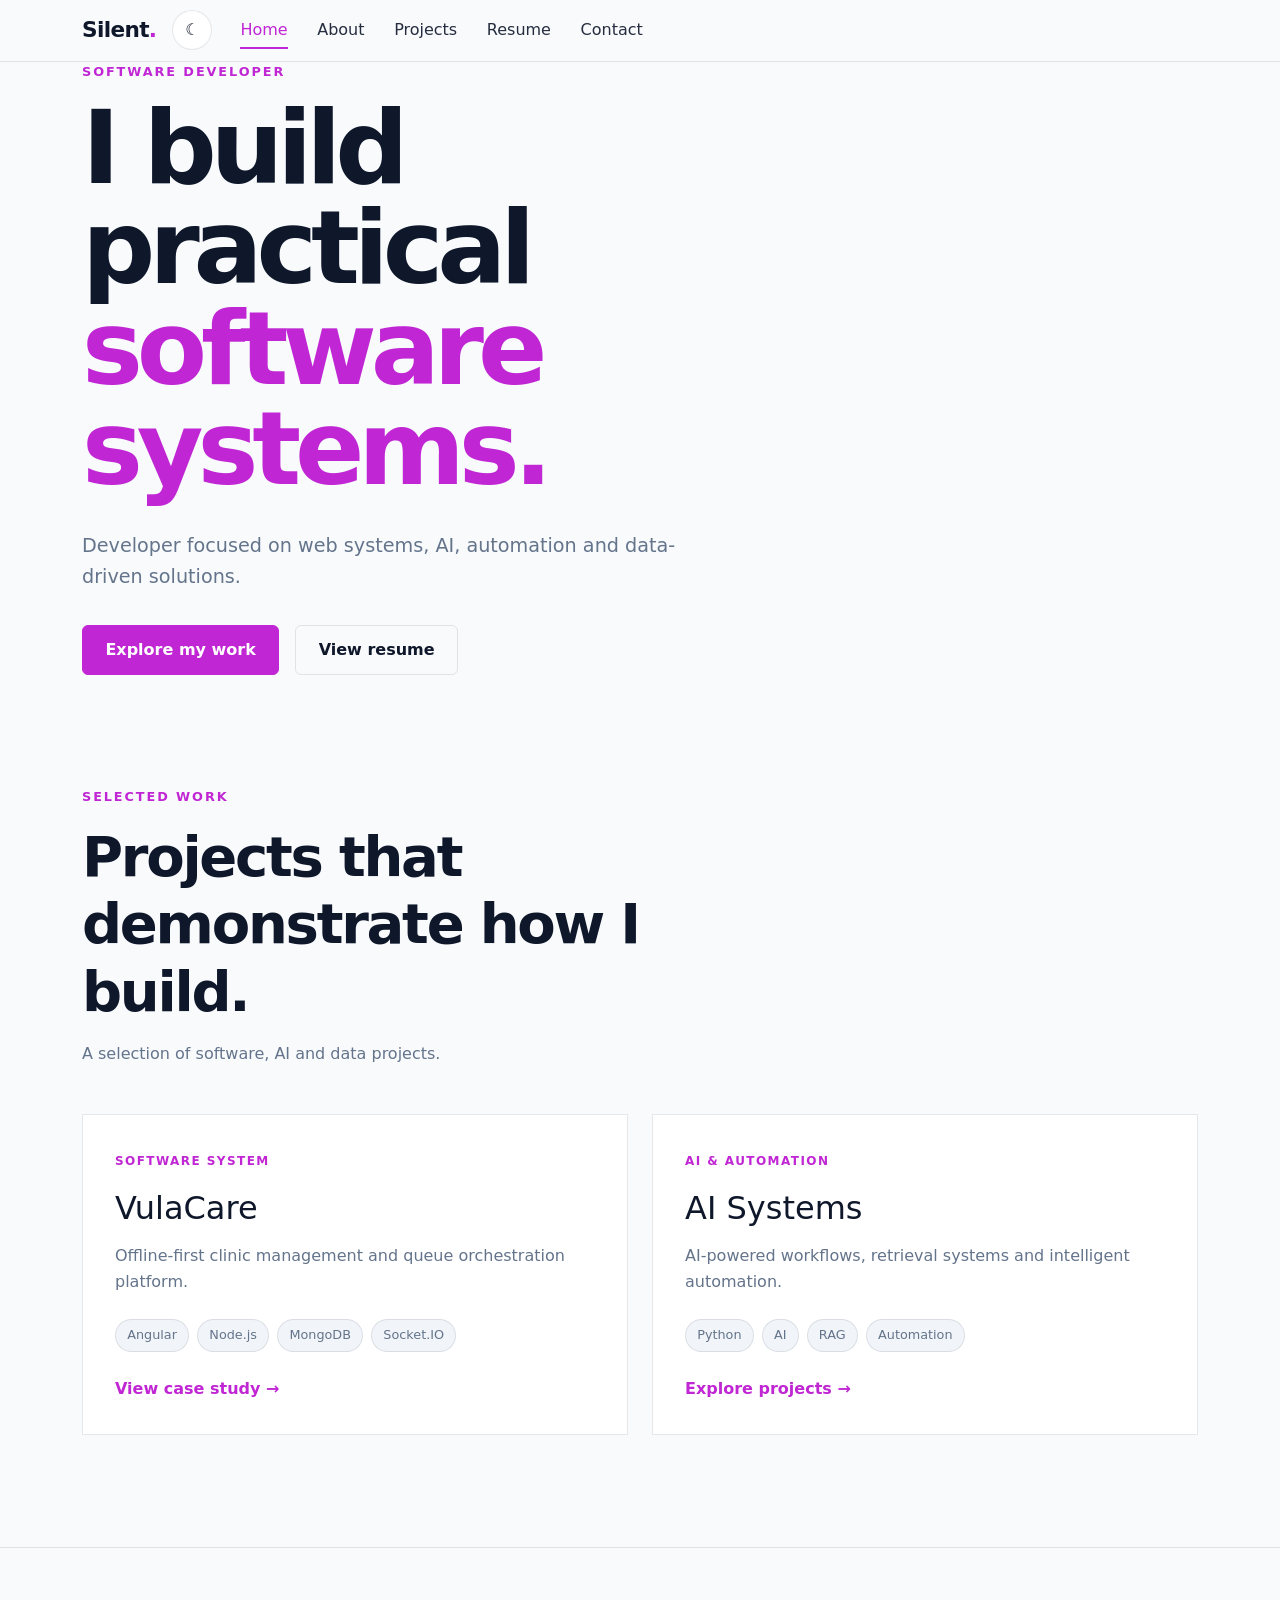
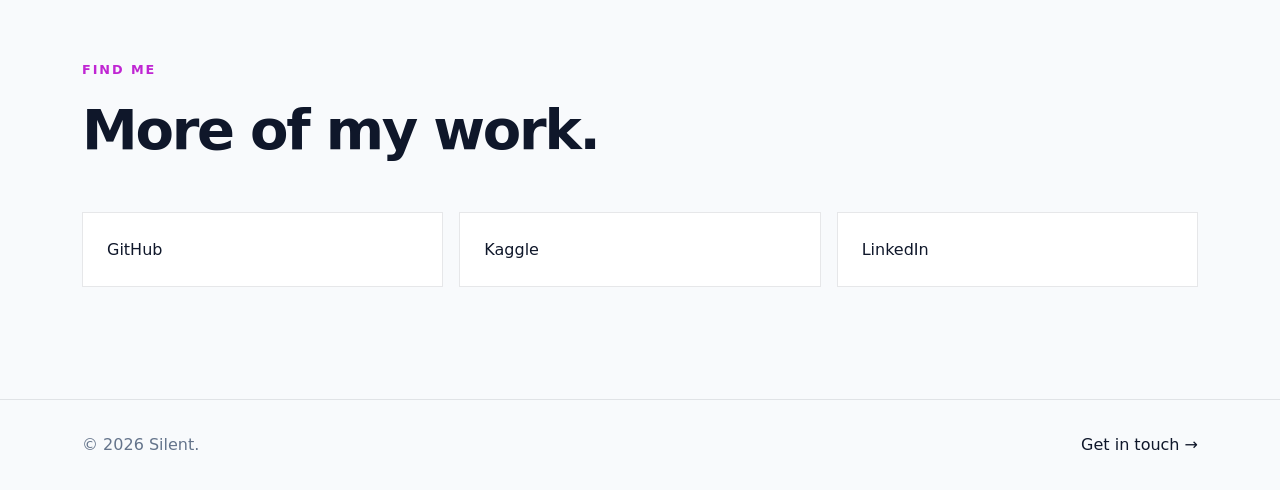
==== index.html @ b36b8833 "Initial commit from Acode" ====
<!doctype html>
<html lang="en">
  <head>
    <meta charset="UTF-8" />

    <meta name="viewport" content="width=device-width, initial-scale=1" />

    <meta
      name="description"
      content="Silent — Software Developer building practical software systems, AI solutions and data-driven applications."
    />

    <meta name="author" content="Silent" />

    <title>Silent | Software Developer</title>

    <!-- Bootstrap 5.3.8 -->
    <link
      href="https://cdn.jsdelivr.net/npm/bootstrap@5.3.8/dist/css/bootstrap.min.css"
      rel="stylesheet"
    />

    <!-- Custom CSS -->
    <link rel="stylesheet" href="css/main.css" />

    <link rel="stylesheet" href="css/responsive.css" />
  </head>

  <body>
    <!-- Navigation -->
    <nav class="navbar navbar-expand-lg sticky-top portfolio-navbar">
      <div class="container">
        <a class="navbar-brand" href="index.html">
          Silent<span class="brand-accent">.</span>
        </a>
        <button
          id="themeToggle"
          class="theme-toggle align-items-"
          type="button"
          aria-label="Switch theme"
        >
          <span id="themeIcon">☀</span>
        </button>
        <button
          class="navbar-toggler"
          type="button"
          data-bs-toggle="collapse"
          data-bs-target="#portfolioNavigation"
          aria-controls="portfolioNavigation"
          aria-expanded="false"
          aria-label="Toggle navigation"
        >
          <span class="navbar-toggler-icon"></span>
        </button>

        <div class="collapse navbar-collapse" id="portfolioNavigation">
          <ul class="navbar-nav me-auto mb-2 mb-lg-0">
            <li class="nav-item">
              <a class="nav-link" href="index.html"> Home </a>
            </li>

            <li class="nav-item">
              <a class="nav-link" href="about.html"> About </a>
            </li>

            <li class="nav-item">
              <a class="nav-link" href="projects.html"> Projects </a>
            </li>

            <li class="nav-item">
              <a class="nav-link" href="resume.html"> Resume </a>
            </li>

            <li class="nav-item">
              <a class="nav-link" href="contact.html"> Contact </a>
            </li>
          </ul>
        </div>
      </div>
    </nav>

    <!-- Hero -->
    <main>
      <section class="hero-section" id="hero">
        <div class="container">
          <div class="row align-items-center min-vh-75">
            <div class="col-lg-8">
              <p class="hero-eyebrow">SOFTWARE DEVELOPER</p>

              <h1 class="hero-title">
                I build practical
                <span class="text-accent"> software systems. </span>
              </h1>

              <p class="hero-description">
                Developer focused on web systems, AI, automation and data-driven
                solutions.
              </p>

              <div class="hero-actions">
                <a href="projects.html" class="btn btn-primary-custom">
                  Explore my work
                </a>

                <a href="resume.html" class="btn btn-outline-custom">
                  View resume
                </a>
              </div>
            </div>
          </div>
        </div>
      </section>

      <!-- Featured Work -->
      <section class="section-padding" id="featured-work">
        <div class="container">
          <div class="section-heading">
            <p class="section-eyebrow">SELECTED WORK</p>

            <h2>Projects that demonstrate how I build.</h2>

            <p>A selection of software, AI and data projects.</p>
          </div>

          <div class="row g-4">
            <!-- VulaCare -->
            <div class="col-lg-6">
              <article class="project-card">
                <div class="project-card-body">
                  <span class="project-category"> SOFTWARE SYSTEM </span>

                  <h3>VulaCare</h3>

                  <p>
                    Offline-first clinic management and queue orchestration
                    platform.
                  </p>

                  <div class="project-technologies">
                    <span>Angular</span>
                    <span>Node.js</span>
                    <span>MongoDB</span>
                    <span>Socket.IO</span>
                  </div>

                  <a href="projects.html" class="project-link">
                    View case study →
                  </a>
                </div>
              </article>
            </div>

            <!-- AI -->
            <div class="col-lg-6">
              <article class="project-card">
                <div class="project-card-body">
                  <span class="project-category"> AI & AUTOMATION </span>

                  <h3>AI Systems</h3>

                  <p>
                    AI-powered workflows, retrieval systems and intelligent
                    automation.
                  </p>

                  <div class="project-technologies">
                    <span>Python</span>
                    <span>AI</span>
                    <span>RAG</span>
                    <span>Automation</span>
                  </div>

                  <a href="projects.html" class="project-link">
                    Explore projects →
                  </a>
                </div>
              </article>
            </div>
          </div>
        </div>
      </section>

      <!-- Developer Profiles -->
      <section class="section-padding profiles-section" id="profiles">
        <div class="container">
          <div class="section-heading">
            <p class="section-eyebrow">FIND ME</p>

            <h2>More of my work.</h2>
          </div>

          <div class="row g-3">
            <div class="col-md-4">
              <a
                href="#"
                class="profile-link"
                target="_blank"
                rel="noopener noreferrer"
              >
                GitHub
              </a>
            </div>

            <div class="col-md-4">
              <a
                href="#"
                class="profile-link"
                target="_blank"
                rel="noopener noreferrer"
              >
                Kaggle
              </a>
            </div>

            <div class="col-md-4">
              <a
                href="#"
                class="profile-link"
                target="_blank"
                rel="noopener noreferrer"
              >
                LinkedIn
              </a>
            </div>
          </div>
        </div>
      </section>
    </main>

    <!-- Footer -->
    <footer class="site-footer">
      <div class="container">
        <div class="row align-items-center">
          <div class="col-md-6">
            <p class="mb-0">© <span id="current-year"></span> Silent.</p>
          </div>

          <div class="col-md-6 text-md-end">
            <a href="contact.html"> Get in touch → </a>
          </div>
        </div>
      </div>
    </footer>

    <!-- Bootstrap JavaScript -->
    <script src="https://cdn.jsdelivr.net/npm/bootstrap@5.3.8/dist/js/bootstrap.bundle.min.js"></script>

    <!-- Custom JavaScript -->
    <script src="js/main.js"></script>
  </body>
</html>
---- css/main.css ----
:root {
    --color-background: #0b0f19;
    --color-surface: #111827;
    --color-surface-light: #182235;

    --color-text: #f8fafc;
    --color-text-muted: #94a3b8;

    --color-accent: #d946ef;
    --color-accent-hover: #e879f9;

    --color-border: rgba(255, 255, 255, 0.08);

    --nav-background: rgba(11, 15, 25, 0.92);

    --transition-fast: 180ms ease;
    --transition-medium: 280ms ease;
}


/* =========================
   Light Theme
========================= */

[data-theme="light"] {
    --color-background: #f8fafc;
    --color-surface: #ffffff;
    --color-surface-light: #f1f5f9;

    --color-text: #0f172a;
    --color-text-muted: #64748b;

    --color-accent: #c026d3;
    --color-accent-hover: #a21caf;

    --color-border: rgba(15, 23, 42, 0.1);

    --nav-background: rgba(248, 250, 252, 0.92);
}


/* =========================
   Base
========================= */

html {
    scroll-behavior: smooth;
}

body {
    background: var(--color-background);
    color: var(--color-text);

    font-family:
        Inter,
        system-ui,
        -apple-system,
        BlinkMacSystemFont,
        "Segoe UI",
        sans-serif;

    line-height: 1.6;
}

a {
    color: inherit;
    text-decoration: none;
}

a:hover {
    color: inherit;
}


/* =========================
   Navigation
========================= */

.portfolio-navbar {
    background: var(--nav-background);
    border-bottom: 1px solid var(--color-border);

    backdrop-filter: blur(12px);
    -webkit-backdrop-filter: blur(12px);

    transition:
        background var(--transition-medium),
        border-color var(--transition-medium);
}

.navbar-brand {
    color: var(--color-text);
    font-size: 1.35rem;
    font-weight: 700;
    letter-spacing: -0.03em;
}

.navbar-brand:hover {
    color: var(--color-text);
}

.brand-accent {
    color: var(--color-accent);
}

.navbar-nav {
    gap: 0.35rem;
}

.nav-link {
    position: relative;

    color: var(--color-text) !important;
    opacity: 0.9;

    margin-left: 0;
    padding: 0.5rem 0.75rem !important;

    transition:
        color var(--transition-fast),
        opacity var(--transition-fast),
        transform var(--transition-fast);
}

.nav-link::after {
    content: "";

    position: absolute;
    left: 0.75rem;
    right: 0.75rem;
    bottom: 0.15rem;

    height: 2px;

    background: var(--color-accent);

    transform: scaleX(0);
    transform-origin: left;

    transition:
        transform var(--transition-fast);
}

.nav-link:hover,
.nav-link:focus {
    color: var(--color-accent) !important;
    opacity: 1;
    transform: translateX(2px);
}

.nav-link:hover::after,
.nav-link.active::after {
    transform: scaleX(1);
}

.nav-link.active {
    color: var(--color-accent) !important;
    opacity: 1;
}


/* =========================
   Mobile Navigation
========================= */

.navbar-collapse {
    background: var(--nav-background);
    border-radius: 0.75rem;
}

@media (max-width: 991.98px) {

    .navbar-collapse {
        margin-top: 1rem;
        padding: 0.5rem;

        border: 1px solid var(--color-border);
    }

    .navbar-collapse .nav-link {
        display: block;

        padding: 0.8rem 1rem !important;

        border-radius: 0.5rem;
    }

    .navbar-collapse .nav-link:hover,
    .navbar-collapse .nav-link:focus,
    .navbar-collapse .nav-link.active {
        background: var(--color-surface-light);
    }
}


/* =========================
   Navbar Toggler
========================= */

.navbar-toggler {
    border: 1px solid var(--color-border);
    color: var(--color-text);

    transition:
        border-color var(--transition-fast),
        background var(--transition-fast);
}

.navbar-toggler:hover,
.navbar-toggler:focus {
    border-color: var(--color-accent);
    background: var(--color-surface-light);
}

.navbar-toggler:focus {
    box-shadow: none;
}

/* Make Bootstrap's hamburger icon visible in dark theme */

.navbar-toggler-icon {
    filter: brightness(0) invert(1);
}

/* Keep the icon appropriate for light theme */

[data-theme="light"] .navbar-toggler-icon {
    filter: none;
}

/* =========================
   Theme Toggle
========================= */

.theme-toggle {
    width: 40px;
    height: 40px;

    display: inline-flex;
    align-items: center;
    justify-content: center;
    
    margin-right: 1rem;

    border: 1px solid var(--color-border);
    border-radius: 50%;

    background: var(--color-surface);
    color: var(--color-text);

    cursor: pointer;

    transition:
        transform var(--transition-fast),
        border-color var(--transition-fast),
        background var(--transition-fast);
}

.theme-toggle:hover {
    transform: rotate(12deg) scale(1.05);
    border-color: var(--color-accent);
}

.theme-toggle:focus-visible {
    outline: 2px solid var(--color-accent);
    outline-offset: 3px;
}


/* =========================
   Hero
========================= */

.hero-section {
    

    display: flex;
    align-items: center;
}

.min-vh-75 {
    min-height: fit-content;
}

.hero-eyebrow,
.section-eyebrow {
    color: var(--color-accent);

    font-size: 0.8rem;
    font-weight: 700;
    letter-spacing: 0.15em;

    margin-bottom: 1rem;
}

.hero-title {
    max-width: 900px;

    font-size: clamp(3rem, 8vw, 6.5rem);
    font-weight: 700;

    letter-spacing: -0.06em;
    line-height: 0.98;

    margin-bottom: 2rem;
}

.text-accent {
    color: var(--color-accent);
}

.hero-description {
    max-width: 650px;

    color: var(--color-text-muted);

    font-size: 1.2rem;

    margin-bottom: 2rem;
}

.hero-actions {
    display: flex;
    flex-wrap: wrap;
    gap: 1rem;
}


/* =========================
   Buttons
========================= */

.btn-primary-custom {
    background: var(--color-accent);
    border: 1px solid var(--color-accent);

    color: #ffffff;

    padding: 0.75rem 1.4rem;

    font-weight: 600;
}

.btn-primary-custom:hover {
    background: var(--color-accent-hover);
    border-color: var(--color-accent-hover);

    color: #ffffff;
}

.btn-outline-custom {
    border: 1px solid var(--color-border);

    color: var(--color-text);

    padding: 0.75rem 1.4rem;

    font-weight: 600;
}

.btn-outline-custom:hover {
    background: var(--color-surface);
    border-color: var(--color-accent);

    color: var(--color-text);
}


/* =========================
   Sections
========================= */

.section-padding {
    padding: 7rem 0;
}

.section-heading {
    max-width: 700px;
    margin-bottom: 3rem;
}

.section-heading h2 {
    font-size: clamp(2rem, 5vw, 3.5rem);
    font-weight: 700;

    letter-spacing: -0.04em;

    margin-bottom: 1rem;
}

.section-heading p:not(.section-eyebrow) {
    color: var(--color-text-muted);
}


/* =========================
   Project Cards
========================= */

.project-card {
    height: 100%;

    background: var(--color-surface);

    border: 1px solid var(--color-border);

    transition:
        transform var(--transition-fast),
        border-color var(--transition-fast);
}

.project-card:hover {
    transform: translateY(-6px);

    border-color: rgba(217, 70, 239, 0.45);
}

.project-card-body {
    padding: 2rem;
}

.project-category {
    color: var(--color-accent);

    font-size: 0.75rem;
    font-weight: 700;

    letter-spacing: 0.12em;
}

.project-card h3 {
    font-size: 2rem;

    margin: 1rem 0;
}

.project-card p {
    color: var(--color-text-muted);
}

.project-technologies {
    display: flex;
    flex-wrap: wrap;
    gap: 0.5rem;

    margin: 1.5rem 0;
}

.project-technologies span {
    background: var(--color-surface-light);

    border: 1px solid var(--color-border);
    border-radius: 999px;

    color: var(--color-text-muted);

    font-size: 0.8rem;

    padding: 0.35rem 0.7rem;
}

.project-link {
    color: var(--color-accent);
    font-weight: 600;
}

.project-link:hover {
    color: var(--color-accent-hover);
}


/* =========================
   Profiles
========================= */

.profiles-section {
    border-top: 1px solid var(--color-border);
}

.profile-link {
    display: block;

    background: var(--color-surface);

    border: 1px solid var(--color-border);

    padding: 1.5rem;

    transition:
        background var(--transition-fast),
        border-color var(--transition-fast);
}

.profile-link:hover {
    background: var(--color-surface-light);
    border-color: var(--color-accent);
}


/* =========================
   Footer
========================= */

.site-footer {
    border-top: 1px solid var(--color-border);

    color: var(--color-text-muted);

    padding: 2rem 0;
}

.site-footer a {
    color: var(--color-text);
}

.site-footer a:hover {
    color: var(--color-accent);
}
---- css/responsive.css ----
/* ========================================
   RESPONSIVE LAYOUT
   ======================================== */

/* ----------------------------------------
   Large Tablets / Small Desktops
   ---------------------------------------- */

@media (max-width: 991.98px) {

    .hero-section {
        padding-top: 5rem;
        padding-bottom: 5rem;
    }

    .section {
        padding-top: 4.5rem;
        padding-bottom: 4.5rem;
    }

    .featured-project {
        padding: 2.5rem;
    }

    .project-visual {
        min-height: 280px;
    }

    .education-cta,
    .contact-cta {
        padding: 2.5rem;
    }

    .navbar-collapse {
        margin-top: 1rem;
        padding: 1rem 0;
    }

    .navbar-nav {
        gap: 0.25rem;
    }

    .nav-link {
        padding: 0.75rem 0 !important;
    }
}


/* ----------------------------------------
   Tablets
   ---------------------------------------- */

@media (max-width: 767.98px) {

    body {
        font-size: 0.95rem;
    }

    .hero-section {
        min-height: auto;
        padding-top: 4rem;
        padding-bottom: 4rem;
    }

    .hero-title {
        font-size: clamp(2.4rem, 10vw, 4rem);
    }

    .hero-description {
        max-width: 100%;
        font-size: 1rem;
    }

    .section {
        padding-top: 4rem;
        padding-bottom: 4rem;
    }

    .section-title {
        font-size: 2rem;
    }

    .featured-project {
        padding: 2rem;
    }

    .project-visual {
        min-height: 240px;
        margin-top: 1rem;
    }

    .project-actions {
        align-items: flex-start;
        flex-direction: column;
        gap: 1rem;
    }

    .project-card {
        padding: 1.75rem;
    }

    .project-card-header {
        align-items: flex-start;
        flex-direction: column;
    }

    .education-timeline {
        margin-left: 0.25rem;
        padding-left: 2rem;
    }

    .education-marker {
        left: -2.55rem;
    }

    .education-entry {
        padding-bottom: 3rem;
    }

    .education-cta,
    .contact-cta {
        padding: 2rem;
    }

    .contact-status-card {
        padding: 1.5rem;
    }

    .contact-card {
        padding: 1.75rem;
    }

    .footer {
        text-align: center;
    }
}


/* ----------------------------------------
   Mobile
   ---------------------------------------- */

@media (max-width: 575.98px) {

    .container {
        width: 100%;
        padding-right: 1.25rem;
        padding-left: 1.25rem;
    }

    .hero-section {
        padding-top: 3rem;
        padding-bottom: 3.5rem;
    }

    .hero-title {
        font-size: clamp(2.2rem, 12vw, 3.2rem);
        line-height: 1.1;
    }

    .hero-description {
        font-size: 0.95rem;
        line-height: 1.7;
    }

    .section {
        padding-top: 3.5rem;
        padding-bottom: 3.5rem;
    }

    .section-title {
        font-size: 1.8rem;
    }

    .section-description {
        font-size: 0.95rem;
    }

    .featured-project {
        padding: 1.5rem;
        border-radius: 1rem;
    }

    .project-title {
        font-size: 1.8rem;
    }

    .project-visual {
        min-height: 210px;
        padding: 1.5rem;
    }

    .visual-symbol {
        width: 70px;
        height: 70px;
        margin-bottom: 1rem;
    }

    .project-card {
        padding: 1.5rem;
    }

    .project-card h3 {
        font-size: 1.15rem;
    }

    .education-timeline {
        margin-left: 0;
        padding-left: 1.5rem;
    }

    .education-marker {
        left: -2rem;
        width: 1.75rem;
        height: 1.75rem;
    }

    .education-content h3 {
        font-size: 1.2rem;
    }

    .education-tags {
        gap: 0.5rem;
    }

    .learning-item {
        align-items: flex-start;
    }

    .certification-placeholder {
        padding: 1.5rem;
    }

    .education-cta,
    .contact-cta {
        padding: 1.5rem;
        border-radius: 1rem;
    }

    .contact-card {
        padding: 1.5rem;
    }

    .contact-icon {
        width: 3rem;
        height: 3rem;
    }

    .contact-status-card {
        gap: 0.75rem;
        padding: 1.5rem;
    }

    .btn {
        width: 100%;
    }

    .project-actions .btn {
        width: auto;
    }
}


/* ----------------------------------------
   Very Small Screens
   ---------------------------------------- */

@media (max-width: 374.98px) {

    .container {
        padding-right: 1rem;
        padding-left: 1rem;
    }

    .hero-title {
        font-size: 2rem;
    }

    .section-title {
        font-size: 1.6rem;
    }

    .featured-project,
    .project-card,
    .contact-card,
    .education-cta,
    .contact-cta {
        padding: 1.25rem;
    }

    .project-visual {
        min-height: 190px;
    }
}


/* ----------------------------------------
   Reduced Motion
   ---------------------------------------- */

@media (prefers-reduced-motion: reduce) {

    *,
    *::before,
    *::after {
        scroll-behavior: auto !important;
        transition-duration: 0.01ms !important;
        animation-duration: 0.01ms !important;
        animation-iteration-count: 1 !important;
    }
}
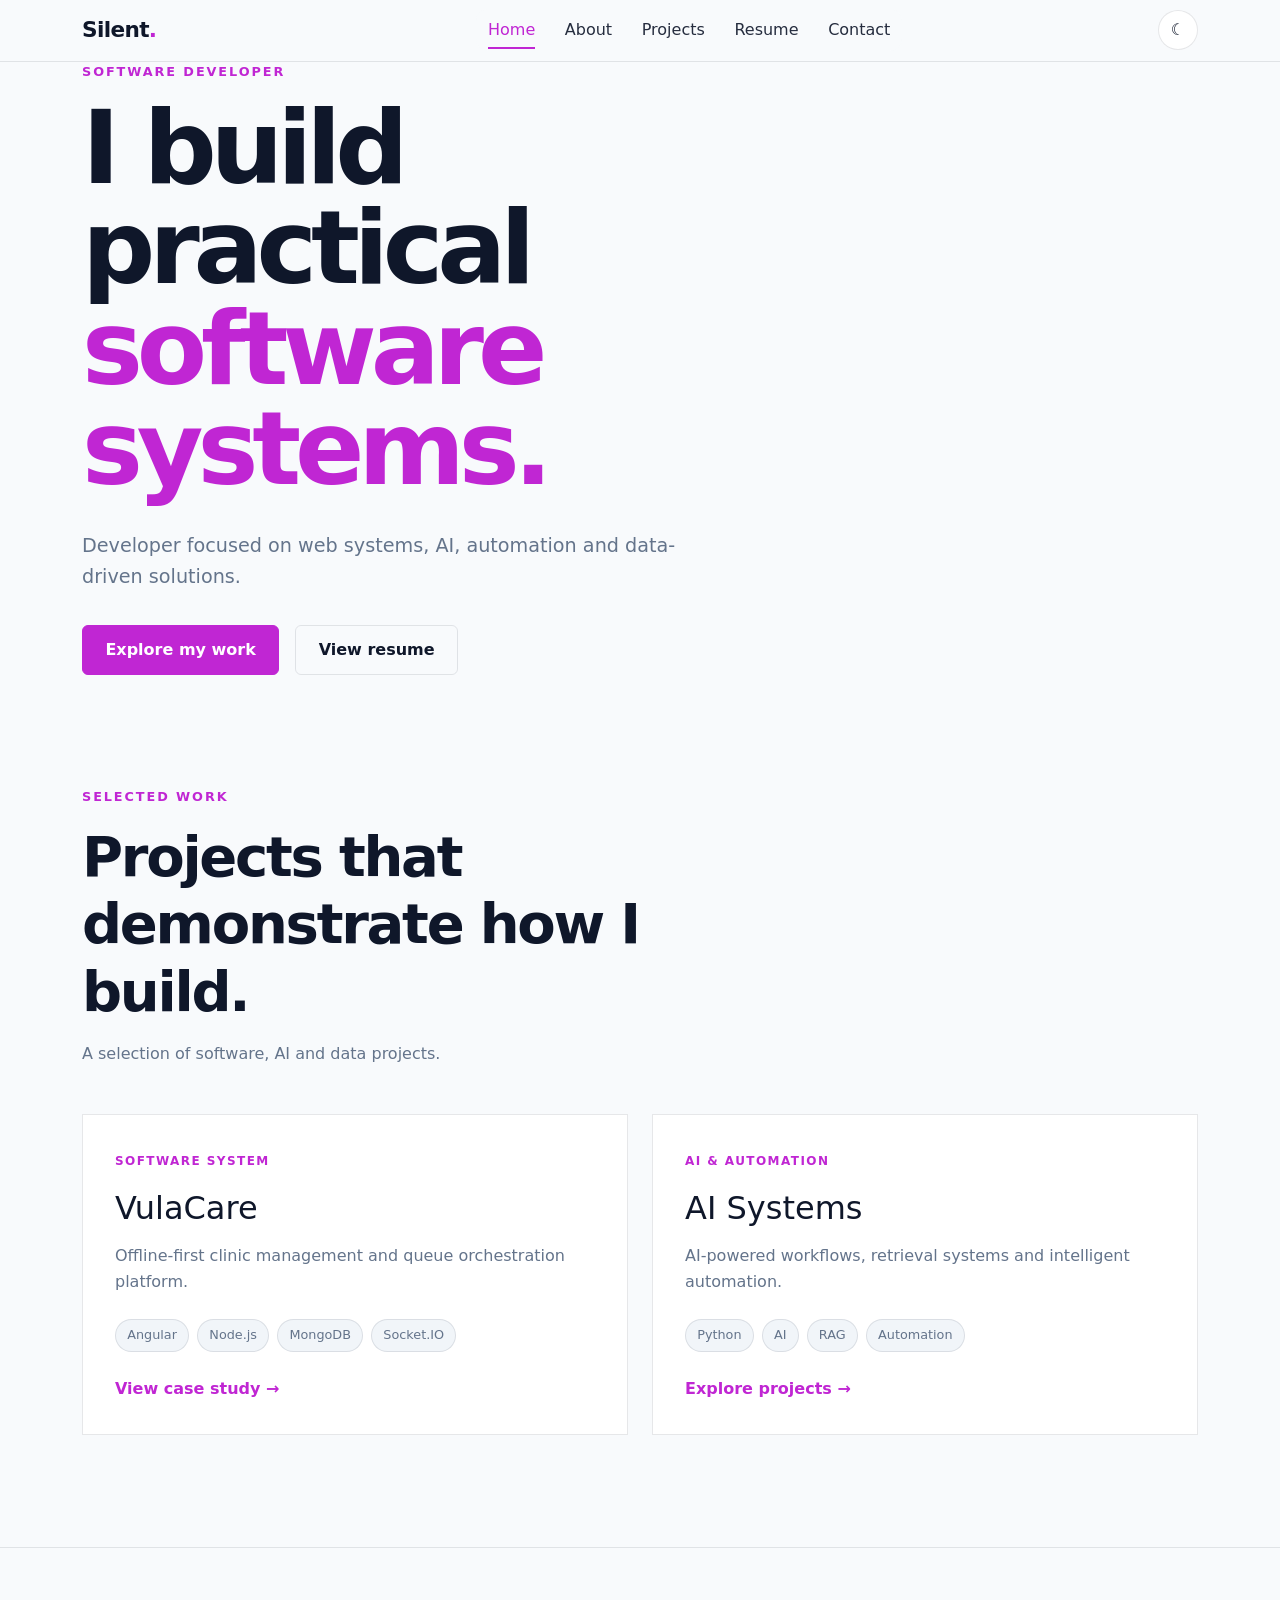
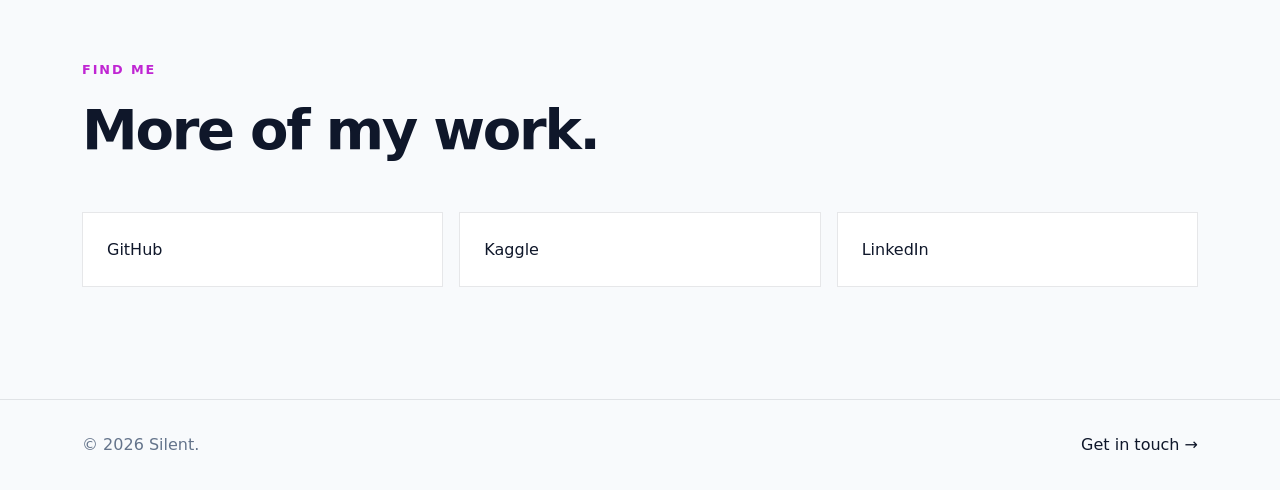
==== commit 2cdacc9e: "Added social media icons and links to complete contacts page. Educational background up next." ====
--- a/index.html
+++ b/index.html
@@ -33,52 +33,56 @@
         <a class="navbar-brand" href="index.html">
           Silent<span class="brand-accent">.</span>
         </a>
-        <button
-          id="themeToggle"
-          class="theme-toggle align-items-"
-          type="button"
-          aria-label="Switch theme"
-        >
-          <span id="themeIcon">☀</span>
-        </button>
-        <button
-          class="navbar-toggler"
-          type="button"
-          data-bs-toggle="collapse"
-          data-bs-target="#portfolioNavigation"
-          aria-controls="portfolioNavigation"
-          aria-expanded="false"
-          aria-label="Toggle navigation"
-        >
-          <span class="navbar-toggler-icon"></span>
-        </button>
+
+        <!-- Mobile / navbar controls -->
+        <div class="navbar-controls">
+          <button
+            id="themeToggle"
+            class="theme-toggle"
+            type="button"
+            aria-label="Switch theme"
+          >
+            <span id="themeIcon">☀</span>
+          </button>
+
+          <button
+            class="navbar-toggler"
+            type="button"
+            data-bs-toggle="collapse"
+            data-bs-target="#portfolioNavigation"
+            aria-controls="portfolioNavigation"
+            aria-expanded="false"
+            aria-label="Toggle navigation"
+          >
+            <span class="navbar-toggler-icon"></span>
+          </button>
+        </div>
 
         <div class="collapse navbar-collapse" id="portfolioNavigation">
-          <ul class="navbar-nav me-auto mb-2 mb-lg-0">
-            <li class="nav-item">
-              <a class="nav-link" href="index.html"> Home </a>
-            </li>
-
-            <li class="nav-item">
-              <a class="nav-link" href="about.html"> About </a>
-            </li>
-
-            <li class="nav-item">
-              <a class="nav-link" href="projects.html"> Projects </a>
-            </li>
-
-            <li class="nav-item">
-              <a class="nav-link" href="resume.html"> Resume </a>
-            </li>
-
-            <li class="nav-item">
-              <a class="nav-link" href="contact.html"> Contact </a>
+          <ul class="navbar-nav mb-2 mb-lg-0">
+            <li class="nav-item">
+              <a class="nav-link" href="index.html">Home</a>
+            </li>
+
+            <li class="nav-item">
+              <a class="nav-link" href="about.html">About</a>
+            </li>
+
+            <li class="nav-item">
+              <a class="nav-link" href="projects.html">Projects</a>
+            </li>
+
+            <li class="nav-item">
+              <a class="nav-link" href="resume.html">Resume</a>
+            </li>
+
+            <li class="nav-item">
+              <a class="nav-link" href="contact.html">Contact</a>
             </li>
           </ul>
         </div>
       </div>
     </nav>
-
     <!-- Hero -->
     <main>
       <section class="hero-section" id="hero">
--- a/css/main.css
+++ b/css/main.css
@@ -75,6 +75,73 @@
 /* =========================
    Navigation
 ========================= */
+/* ========================================
+   NAVBAR LAYOUT
+   ======================================== */
+
+.portfolio-navbar .container {
+    display: flex;
+    align-items: center;
+}
+
+.navbar-brand {
+    flex-shrink: 0;
+}
+
+.navbar-controls {
+    display: flex;
+    align-items: center;
+    gap: 0.75rem;
+    margin-left: auto;
+}
+
+/* Desktop navigation */
+
+@media (min-width: 992px) {
+
+    .navbar-controls {
+        
+        margin-left: 0;
+        display: grid;
+        align-items: right;
+        order: 3;
+    }
+
+    .navbar-collapse {
+        flex-grow: 0;
+        margin-left: 3rem;
+    }
+
+    .navbar-nav {
+        gap: 0.35rem;
+    }
+
+    .theme-toggle {
+        margin-left: 1rem;
+    }
+} 
+
+/* Mobile navigation */
+
+@media (max-width: 991.98px) {
+
+    .navbar-controls {
+        margin-left: auto;
+    }
+
+    .navbar-collapse {
+        width: 100%;
+        flex-basis: 100%;
+    }
+
+    .theme-toggle {
+        margin-left: 0;
+    }
+
+    .navbar-toggler {
+        margin-left: 0;
+    }
+}
 
 .portfolio-navbar {
     background: var(--nav-background);
@@ -240,7 +307,7 @@
     align-items: center;
     justify-content: center;
     
-    margin-right: 1rem;
+    margin-left: 0;
 
     border: 1px solid var(--color-border);
     border-radius: 50%;
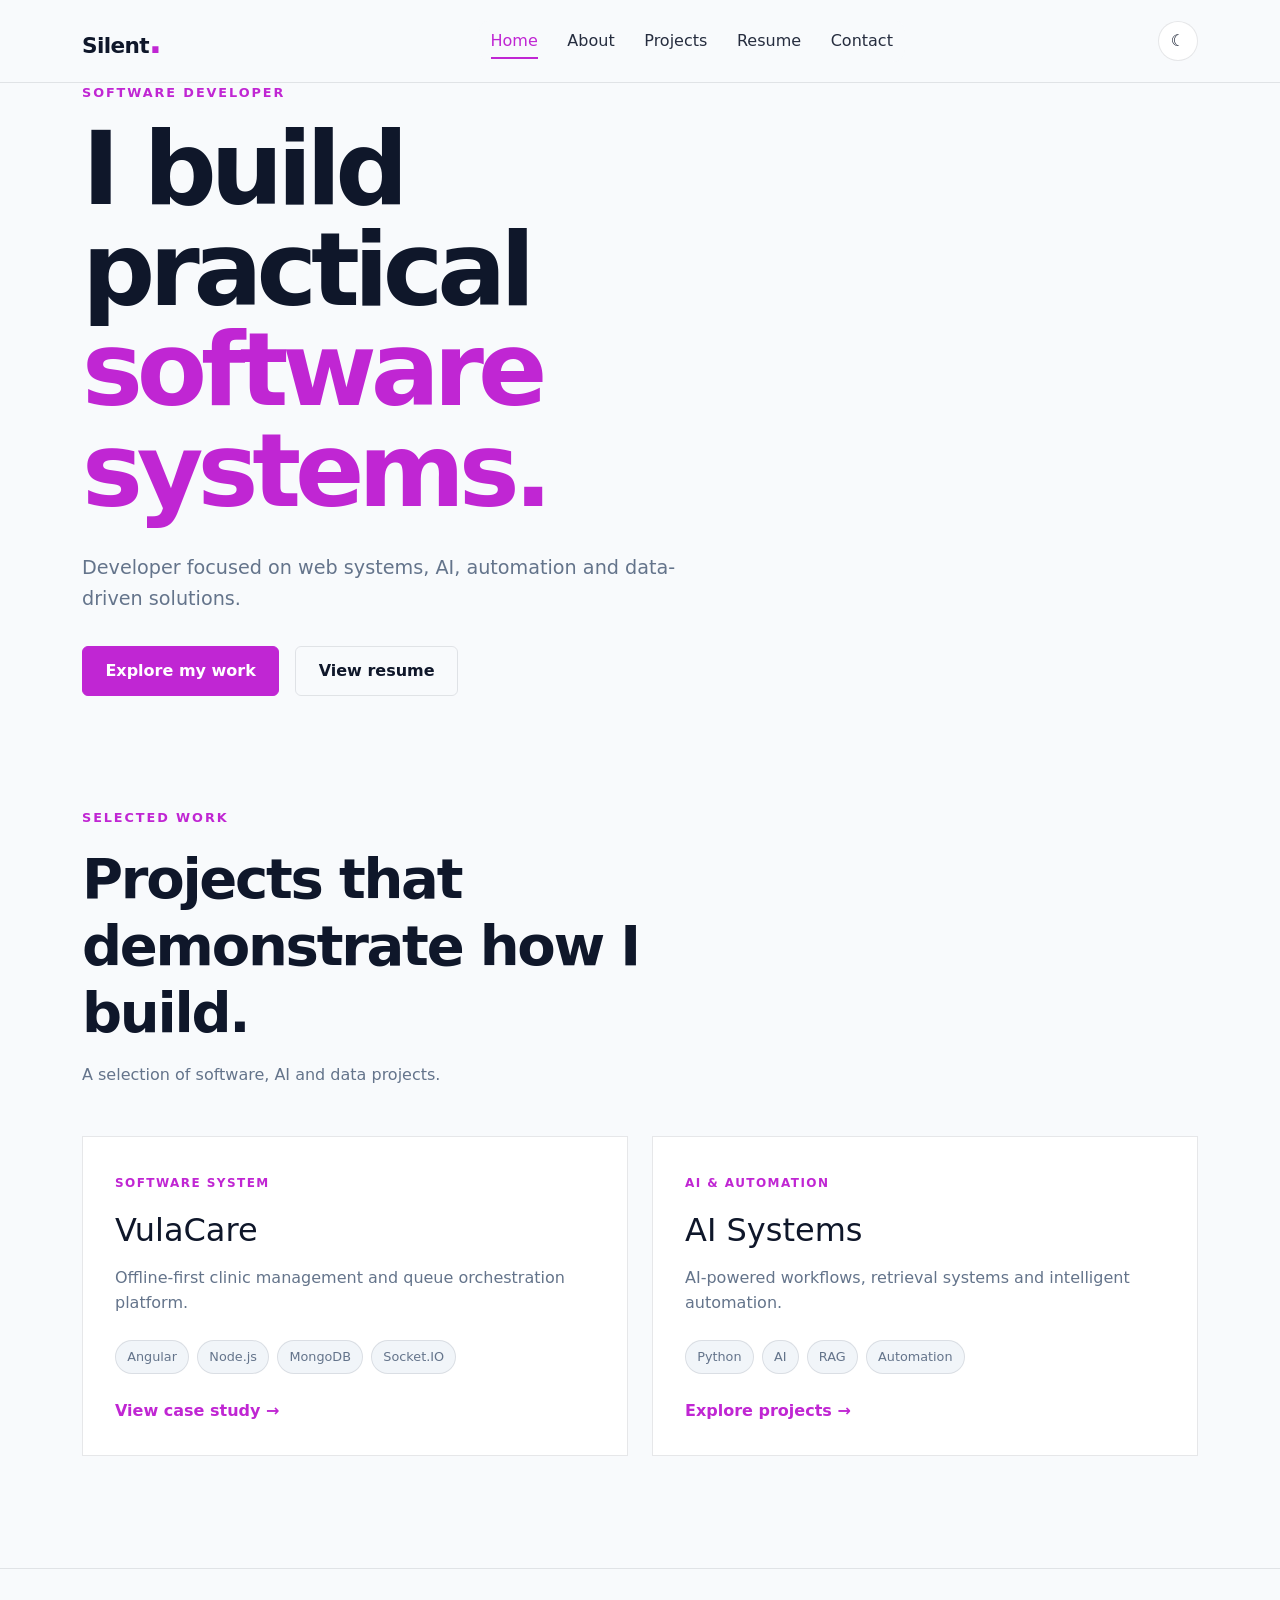
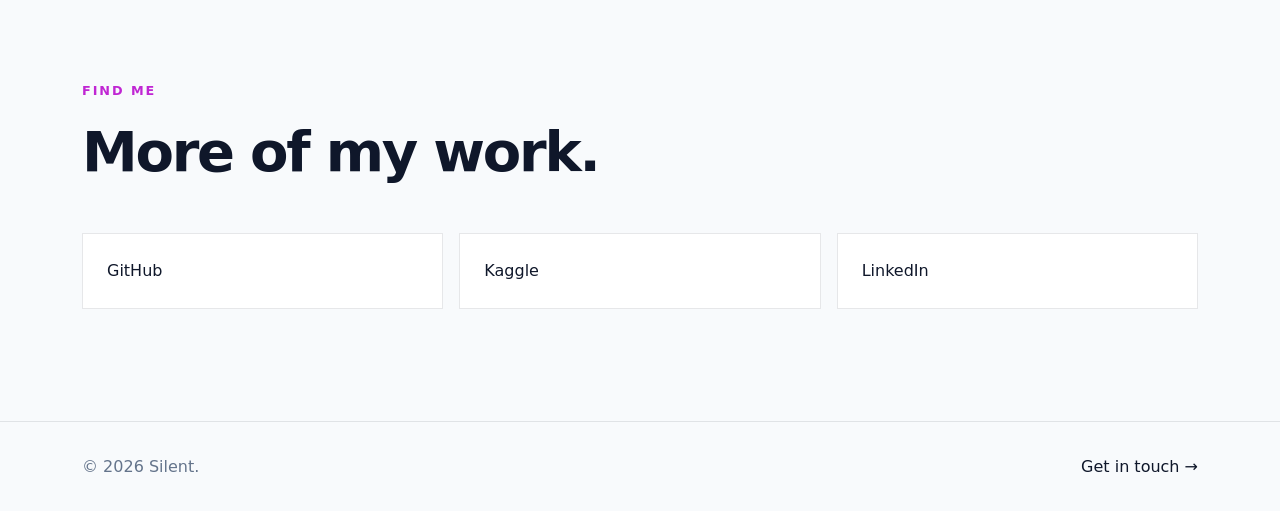
==== commit 47639f58: "Favicons added and social links reviewed" ====
--- a/index.html
+++ b/index.html
@@ -22,7 +22,11 @@
 
     <!-- Custom CSS -->
     <link rel="stylesheet" href="css/main.css" />
-
+    <link
+      rel="icon"
+      type="image/svg+xml"
+      href="assets/icons/favicon-light.svg"
+    />
     <link rel="stylesheet" href="css/responsive.css" />
   </head>
 
@@ -196,7 +200,7 @@
           <div class="row g-3">
             <div class="col-md-4">
               <a
-                href="#"
+                href="https://www.github.com/SilentD"
                 class="profile-link"
                 target="_blank"
                 rel="noopener noreferrer"
@@ -207,7 +211,7 @@
 
             <div class="col-md-4">
               <a
-                href="#"
+                href="https://www.kaggle.com/SilentD"
                 class="profile-link"
                 target="_blank"
                 rel="noopener noreferrer"
@@ -218,7 +222,7 @@
 
             <div class="col-md-4">
               <a
-                href="#"
+                href="https://www.LinkedIn/in/SilentD"
                 class="profile-link"
                 target="_blank"
                 rel="noopener noreferrer"
--- a/css/main.css
+++ b/css/main.css
@@ -167,6 +167,7 @@
 }
 
 .brand-accent {
+    font-size: 35px;
     color: var(--color-accent);
 }
 
@@ -346,7 +347,7 @@
 }
 
 .min-vh-75 {
-    min-height: fit-content;
+    min-height: fit-cotent;
 }
 
 .hero-eyebrow,
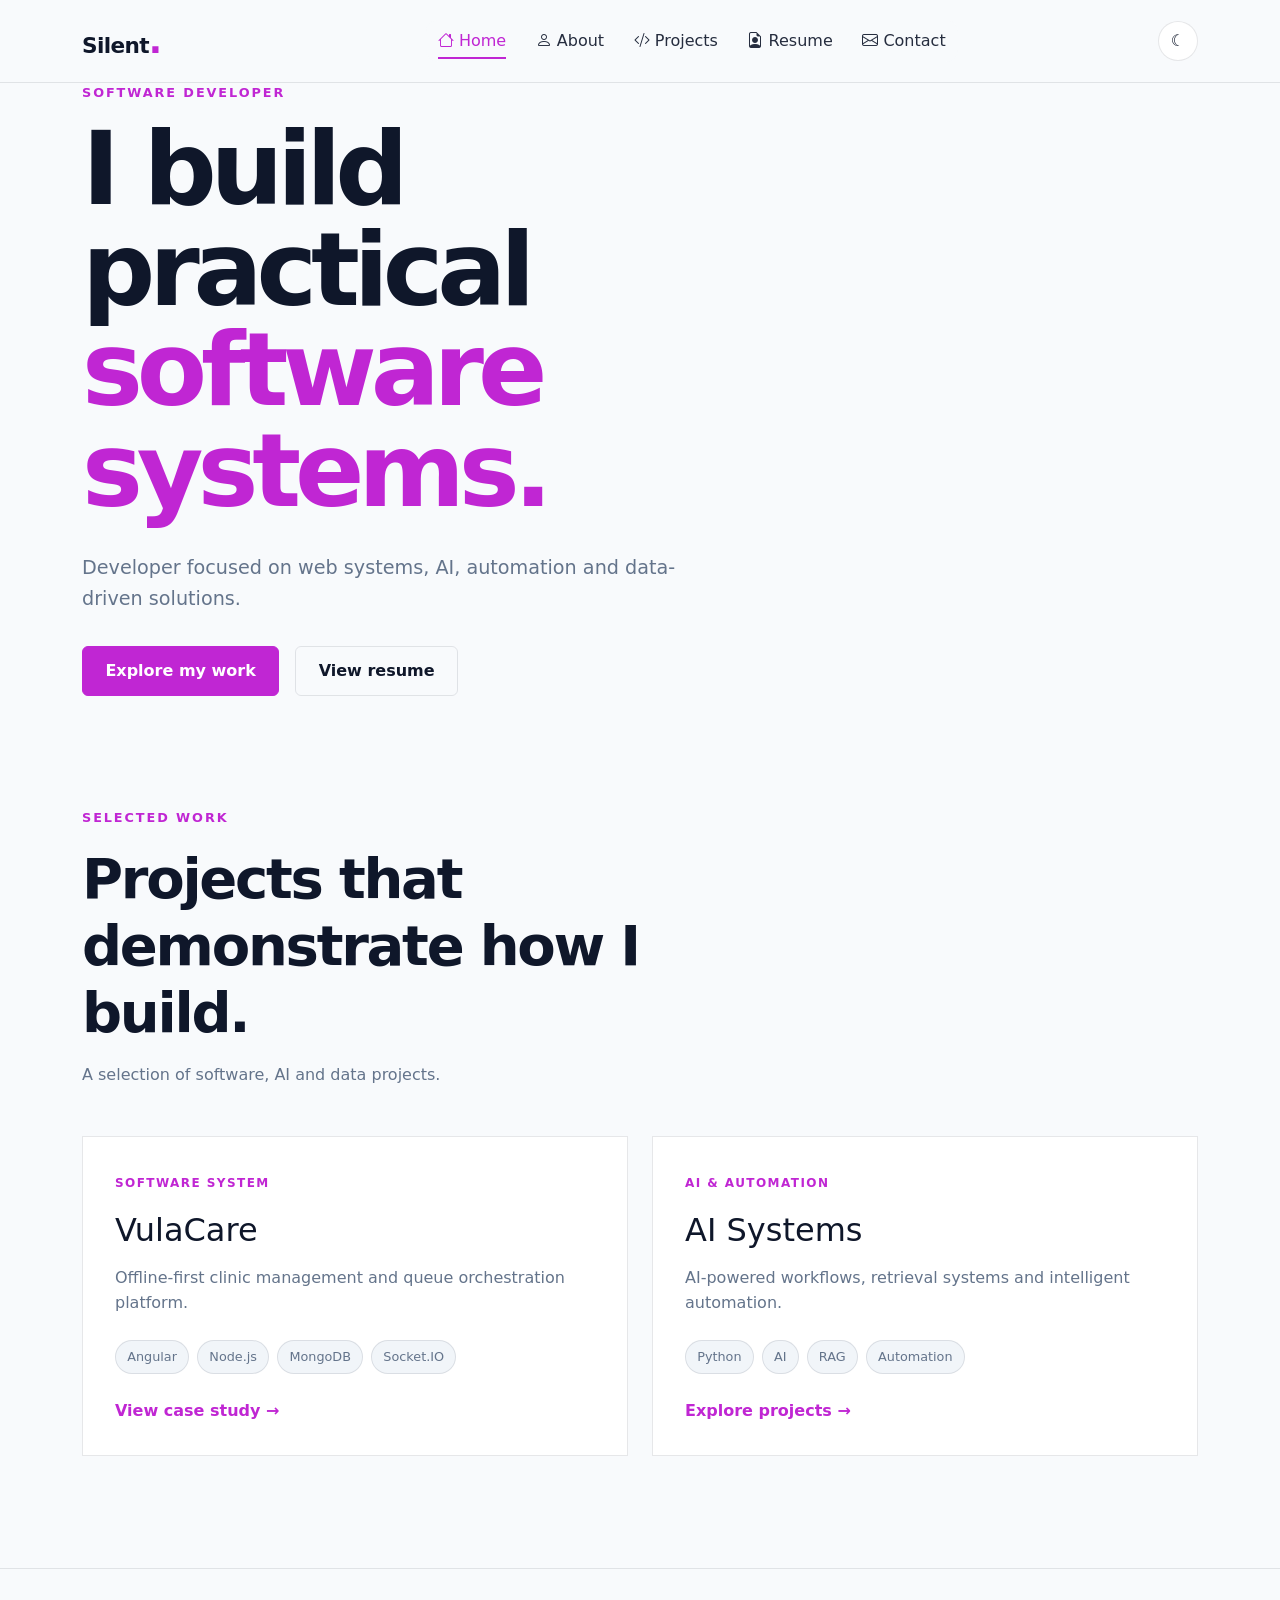
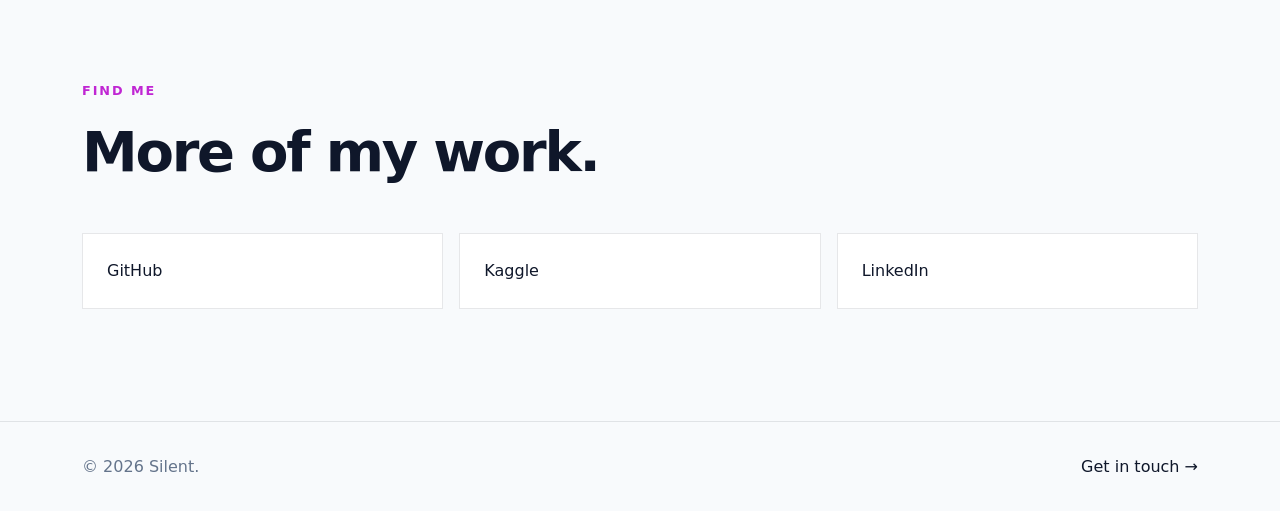
==== commit adda618c: "Update SilentD" ====
--- a/index.html
+++ b/index.html
@@ -17,6 +17,10 @@
     <!-- Bootstrap 5.3.8 -->
     <link
       href="https://cdn.jsdelivr.net/npm/bootstrap@5.3.8/dist/css/bootstrap.min.css"
+      rel="stylesheet"
+    />
+    <link
+      href="https://cdn.jsdelivr.net/npm/bootstrap-icons@1.13.1/font/bootstrap-icons.css"
       rel="stylesheet"
     />
 
@@ -65,23 +69,33 @@
         <div class="collapse navbar-collapse" id="portfolioNavigation">
           <ul class="navbar-nav mb-2 mb-lg-0">
             <li class="nav-item">
-              <a class="nav-link" href="index.html">Home</a>
-            </li>
-
-            <li class="nav-item">
-              <a class="nav-link" href="about.html">About</a>
-            </li>
-
-            <li class="nav-item">
-              <a class="nav-link" href="projects.html">Projects</a>
-            </li>
-
-            <li class="nav-item">
-              <a class="nav-link" href="resume.html">Resume</a>
-            </li>
-
-            <li class="nav-item">
-              <a class="nav-link" href="contact.html">Contact</a>
+              <a class="nav-link" href="index.html"
+                ><i class="bi bi-house"></i> Home</a
+              >
+            </li>
+
+            <li class="nav-item">
+              <a class="nav-link" href="about.html">
+                <i class="bi bi-person"></i> About
+              </a>
+            </li>
+
+            <li class="nav-item">
+              <a class="nav-link" href="projects.html"
+                ><i class="bi bi-code-slash"></i> Projects</a
+              >
+            </li>
+
+            <li class="nav-item">
+              <a class="nav-link" href="resume.html">
+                <i class="bi bi-file-earmark-person"></i> Resume</a
+              >
+            </li>
+
+            <li class="nav-item">
+              <a class="nav-link" href="contact.html">
+                <i class="bi bi-envelope"></i> Contact</a
+              >
             </li>
           </ul>
         </div>
--- a/css/main.css
+++ b/css/main.css
@@ -237,7 +237,9 @@
 }
 
 @media (max-width: 991.98px) {
-
+    .contact-icon {
+  background: var(--color-surface-light);
+}
     .navbar-collapse {
         margin-top: 1rem;
         padding: 0.5rem;
